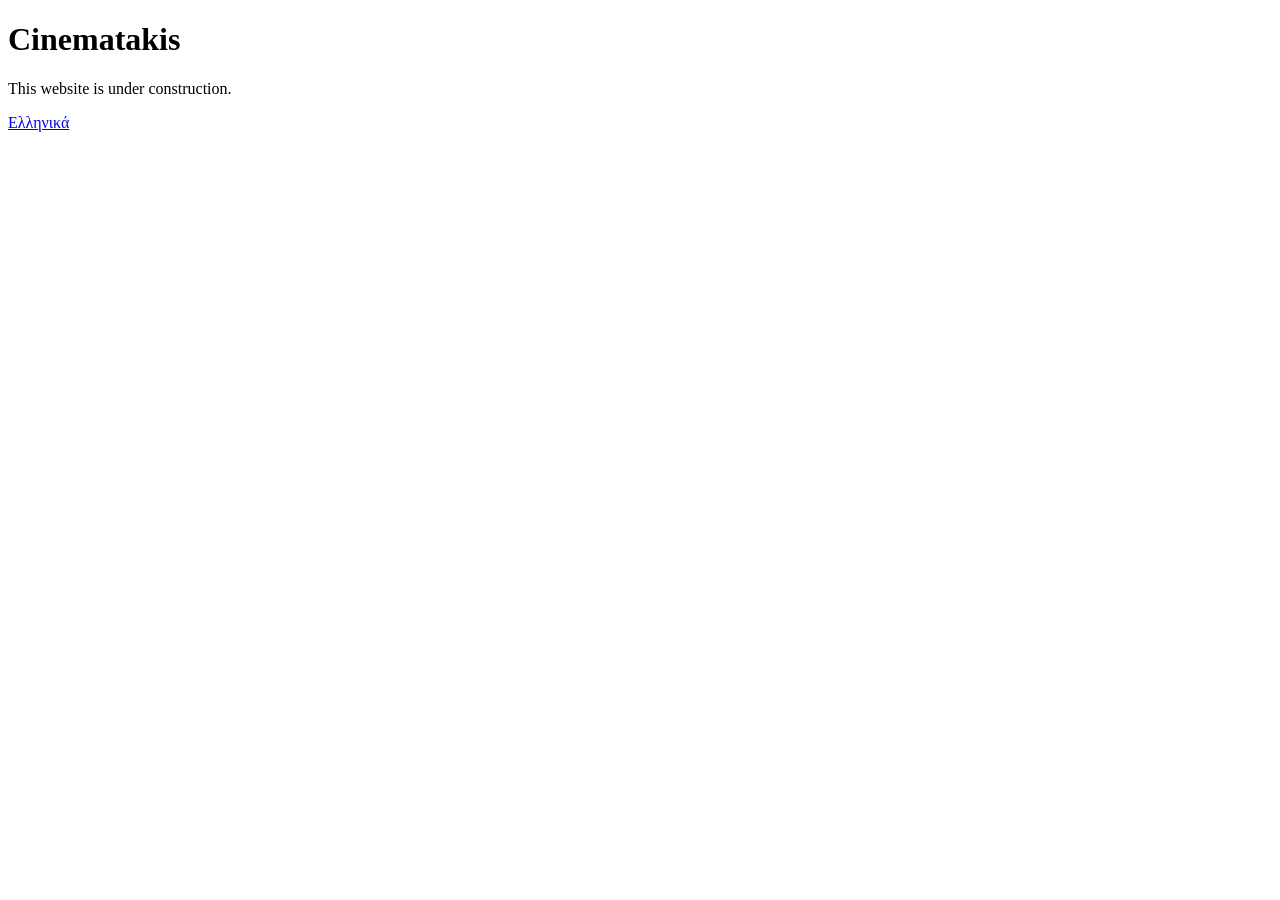
==== en/index.html @ 029b0244 "Initial project scaffold" ====
<!DOCTYPE html>
<html lang="en">
<head>
  <meta charset="utf-8">
  <meta name="viewport" content="width=device-width, initial-scale=1">
  <title>Cinematakis</title>
</head>
<body>
  <main>
    <h1>Cinematakis</h1>
    <p>This website is under construction.</p>
    <p><a href="../">Ελληνικά</a></p>
  </main>
</body>
</html>
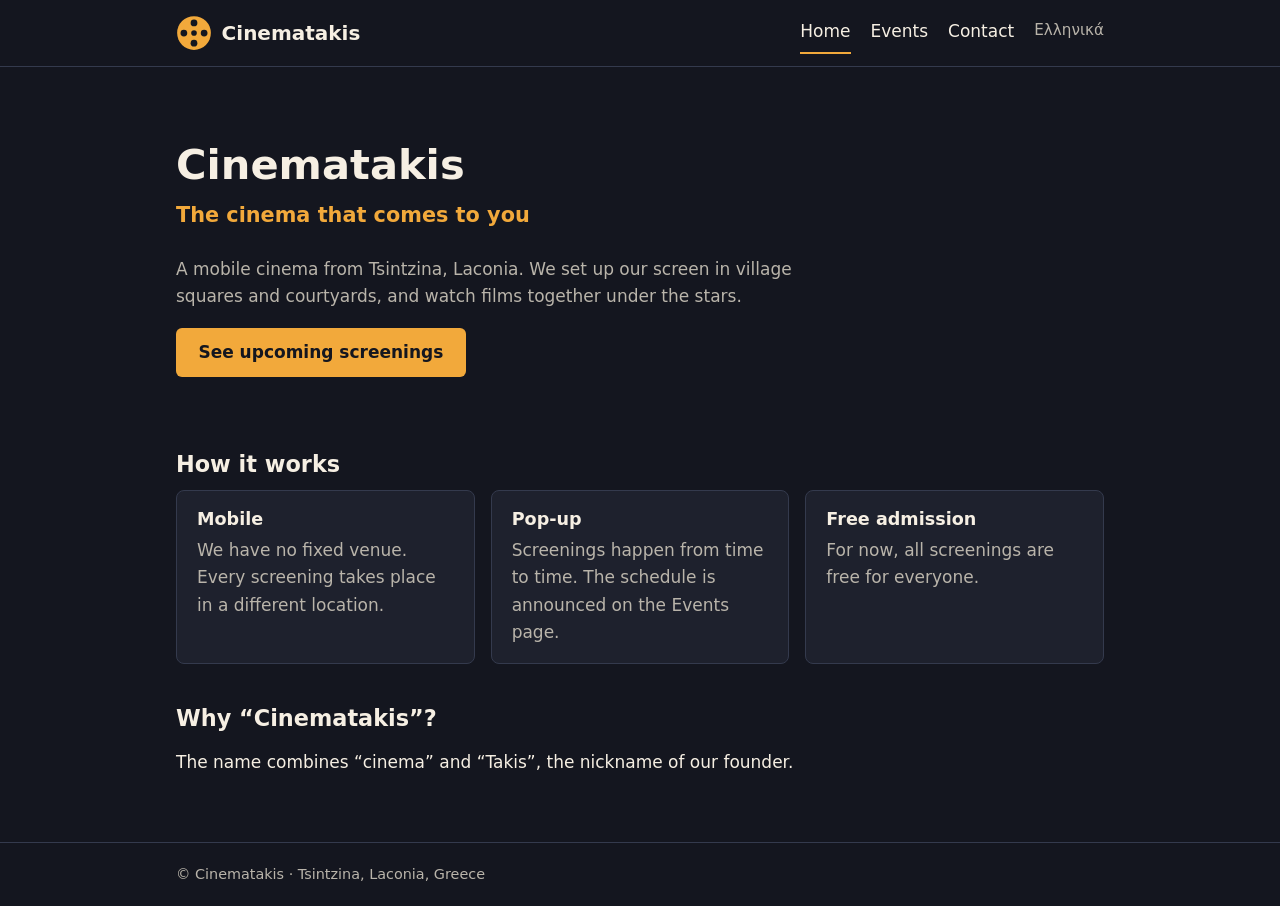
==== commit 1200efd4: "Add bilingual draft pages, styles, logo and SEO files" ====
--- a/en/index.html
+++ b/en/index.html
@@ -3,13 +3,74 @@
 <head>
   <meta charset="utf-8">
   <meta name="viewport" content="width=device-width, initial-scale=1">
-  <title>Cinematakis</title>
+  <title>Cinematakis – The cinema that comes to you</title>
+  <meta name="description" content="Cinematakis is a mobile cinema from Tsintzina, Laconia. Pop-up screenings with free admission.">
+  <link rel="canonical" href="https://cinematakis.gr/en/">
+  <link rel="alternate" hreflang="el" href="https://cinematakis.gr/">
+  <link rel="alternate" hreflang="en" href="https://cinematakis.gr/en/">
+  <link rel="alternate" hreflang="x-default" href="https://cinematakis.gr/">
+  <link rel="icon" type="image/svg+xml" href="../assets/img/logo.svg">
+  <meta property="og:type" content="website">
+  <meta property="og:title" content="Cinematakis – The cinema that comes to you">
+  <meta property="og:description" content="A mobile cinema from Tsintzina, Laconia. Pop-up screenings with free admission.">
+  <meta property="og:url" content="https://cinematakis.gr/en/">
+  <meta property="og:locale" content="en_GB">
+  <link rel="stylesheet" href="../assets/css/style.css">
 </head>
 <body>
-  <main>
-    <h1>Cinematakis</h1>
-    <p>This website is under construction.</p>
-    <p><a href="../">Ελληνικά</a></p>
+  <a class="skip" href="#content">Skip to content</a>
+  <header class="site-header">
+    <div class="wrap">
+      <a class="brand" href="./"><img src="../assets/img/logo.svg" alt="" width="36" height="36"> Cinematakis</a>
+      <nav class="site-nav" aria-label="Main menu">
+        <ul>
+          <li><a href="./" aria-current="page">Home</a></li>
+          <li><a href="events/">Events</a></li>
+          <li><a href="contact/">Contact</a></li>
+          <li class="lang"><a href="../" lang="el" hreflang="el">Ελληνικά</a></li>
+        </ul>
+      </nav>
+    </div>
+  </header>
+
+  <main id="content">
+    <div class="wrap">
+      <section class="hero">
+        <h1>Cinematakis</h1>
+        <p class="tagline">The cinema that comes to you</p>
+        <p class="lead">A mobile cinema from Tsintzina, Laconia. We set up our screen in village squares and courtyards, and watch films together under the stars.</p>
+        <p><a class="button" href="events/">See upcoming screenings</a></p>
+      </section>
+
+      <section aria-labelledby="why">
+        <h2 id="why">How it works</h2>
+        <ul class="cards">
+          <li class="card">
+            <h3>Mobile</h3>
+            <p>We have no fixed venue. Every screening takes place in a different location.</p>
+          </li>
+          <li class="card">
+            <h3>Pop-up</h3>
+            <p>Screenings happen from time to time. The schedule is announced on the Events page.</p>
+          </li>
+          <li class="card">
+            <h3>Free admission</h3>
+            <p>For now, all screenings are free for everyone.</p>
+          </li>
+        </ul>
+      </section>
+
+      <section aria-labelledby="name">
+        <h2 id="name">Why “Cinematakis”?</h2>
+        <p>The name combines “cinema” and “Takis”, the nickname of our founder.</p>
+      </section>
+    </div>
   </main>
+
+  <footer class="site-footer">
+    <div class="wrap">
+      <p>© Cinematakis · Tsintzina, Laconia, Greece</p>
+    </div>
+  </footer>
 </body>
 </html>
--- a/assets/css/style.css
+++ b/assets/css/style.css
@@ -0,0 +1,238 @@
+/* Cinematakis - shared styles. Mobile-first, no external fonts or CDNs. */
+
+:root {
+  --bg: #14161f;
+  --surface: #1e212d;
+  --border: #343a4d;
+  --text: #f6efe3;
+  --muted: #b9b4aa;
+  --accent: #f2a93b;
+  --accent-text: #14161f;
+  --max: 960px;
+}
+
+* {
+  box-sizing: border-box;
+}
+
+html {
+  -webkit-text-size-adjust: 100%;
+}
+
+body {
+  margin: 0;
+  background: var(--bg);
+  color: var(--text);
+  font-family: system-ui, -apple-system, "Segoe UI", Roboto, "Helvetica Neue", Arial, sans-serif;
+  font-size: 1.0625rem;
+  line-height: 1.6;
+}
+
+img {
+  max-width: 100%;
+  height: auto;
+}
+
+a {
+  color: var(--accent);
+}
+
+a:hover {
+  text-decoration-thickness: 2px;
+}
+
+:focus-visible {
+  outline: 3px solid var(--accent);
+  outline-offset: 3px;
+}
+
+.wrap {
+  max-width: var(--max);
+  margin: 0 auto;
+  padding: 0 1rem;
+}
+
+.skip {
+  position: absolute;
+  left: 1rem;
+  top: -4rem;
+  padding: 0.5rem 1rem;
+  background: var(--accent);
+  color: var(--accent-text);
+  font-weight: 600;
+  z-index: 10;
+}
+
+.skip:focus {
+  top: 1rem;
+}
+
+/* Header and navigation */
+.site-header {
+  border-bottom: 1px solid var(--border);
+}
+
+.site-header .wrap {
+  display: flex;
+  flex-wrap: wrap;
+  align-items: center;
+  justify-content: space-between;
+  gap: 0.5rem 1.5rem;
+  padding-top: 0.75rem;
+  padding-bottom: 0.75rem;
+}
+
+.brand {
+  display: inline-flex;
+  align-items: center;
+  gap: 0.6rem;
+  color: var(--text);
+  font-size: 1.25rem;
+  font-weight: 700;
+  text-decoration: none;
+}
+
+.site-nav ul {
+  display: flex;
+  flex-wrap: wrap;
+  gap: 0.25rem 1.25rem;
+  margin: 0;
+  padding: 0;
+  list-style: none;
+}
+
+.site-nav a {
+  display: inline-block;
+  padding: 0.4rem 0;
+  color: var(--text);
+  text-decoration: none;
+  border-bottom: 2px solid transparent;
+}
+
+.site-nav a:hover,
+.site-nav a[aria-current="page"] {
+  border-bottom-color: var(--accent);
+}
+
+.site-nav .lang a {
+  color: var(--muted);
+  font-size: 0.95rem;
+}
+
+/* Main content */
+main {
+  padding: 2rem 0 3rem;
+}
+
+h1,
+h2,
+h3 {
+  line-height: 1.25;
+}
+
+h1 {
+  margin: 0 0 0.5rem;
+  font-size: 2rem;
+}
+
+h2 {
+  margin: 2.5rem 0 0.75rem;
+  font-size: 1.4rem;
+}
+
+h3 {
+  margin: 0 0 0.4rem;
+  font-size: 1.1rem;
+}
+
+.hero {
+  padding: 2.5rem 0 1rem;
+}
+
+.hero .tagline {
+  margin: 0 0 1.5rem;
+  color: var(--accent);
+  font-size: 1.3rem;
+  font-weight: 600;
+}
+
+.lead {
+  max-width: 40rem;
+  color: var(--muted);
+}
+
+.button {
+  display: inline-block;
+  padding: 0.7rem 1.4rem;
+  background: var(--accent);
+  color: var(--accent-text);
+  font-weight: 700;
+  text-decoration: none;
+  border-radius: 6px;
+}
+
+.button:hover {
+  filter: brightness(1.1);
+}
+
+.cards {
+  display: grid;
+  gap: 1rem;
+  margin: 0;
+  padding: 0;
+  list-style: none;
+}
+
+.card,
+.notice {
+  padding: 1.1rem 1.25rem;
+  background: var(--surface);
+  border: 1px solid var(--border);
+  border-radius: 8px;
+}
+
+.card p,
+.notice p {
+  margin: 0;
+  color: var(--muted);
+}
+
+.notice {
+  border-left: 4px solid var(--accent);
+}
+
+.details {
+  margin: 0;
+}
+
+.details dt {
+  margin-top: 1rem;
+  font-weight: 700;
+}
+
+.details dd {
+  margin: 0.2rem 0 0;
+  color: var(--muted);
+}
+
+/* Footer */
+.site-footer {
+  border-top: 1px solid var(--border);
+  padding: 1.25rem 0;
+  color: var(--muted);
+  font-size: 0.9rem;
+}
+
+.site-footer p {
+  margin: 0;
+}
+
+@media (min-width: 40rem) {
+  h1 {
+    font-size: 2.6rem;
+  }
+
+  .cards {
+    grid-template-columns: repeat(3, 1fr);
+  }
+}
